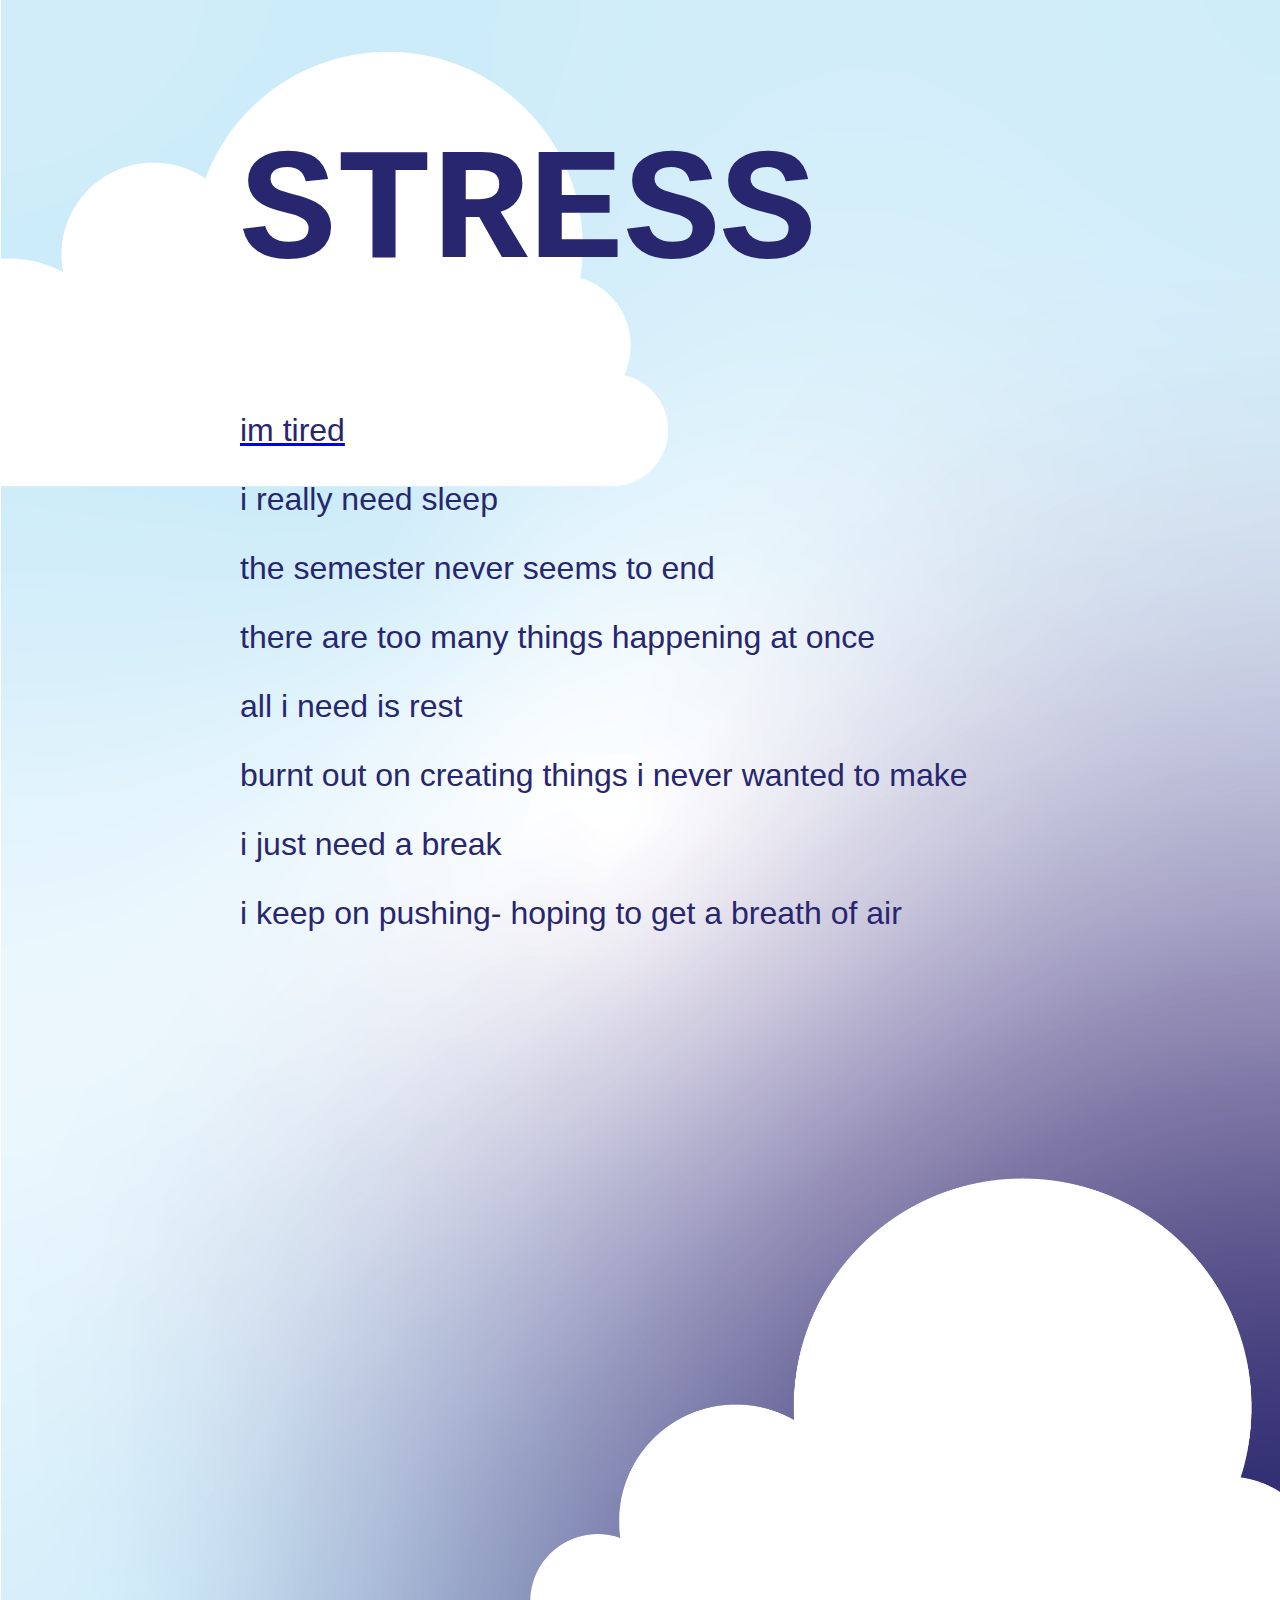
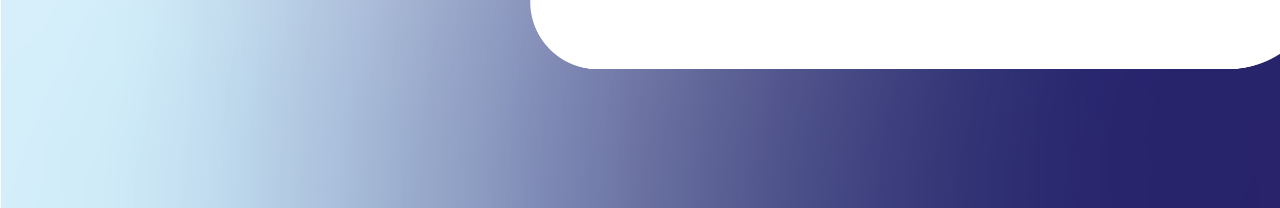
==== index.html @ 6033689c "initial commit" ====
<html>

<head>
    <title>STRESS</title>
    <link rel="stylesheet" href="css/styles.css">
</head>

<div class="sky">
<body>
  <div class="maintext">
    <h1>STRESS</h1>
    <a href="#"><p>im tired</p></a>
      <p>i really need sleep</p>
      <p>the semester never seems to end</p>
      <p>there are too many things happening at once</p>
      <p>all i need is rest</p>
      <p>burnt out on creating things i never wanted to make</p>
      <p>i just need a break</p>
      <p>i keep on pushing- hoping to get a breath of air</p>

  </div>

  <div id="backgroundimage">
    <img src= "images/poster_background.png">
  </div>
</body>
</div>

</html>
---- css/styles.css ----
body {
  margin: 0px auto;
  max-width:100%;
  overflow-x:hidden;
  text-align:center;
  cursor: url('../images/cloud.png'), auto;
}

a:hover {
  cursor: url('../images/testcursor.png'), auto;
}

h1 {
  font-family: Andale Mono, monospace;
  font-size: 10em;
  color: #27266e;
}

p {
  font-family: Trebuchet MS, sans-serif;
  font-size: 2em;
  color: #27266e;
}

.sky {
  z-index:1;
  padding:1
}

#stressgif {
  z-index:2em;
  scale: 0.30;
}

#backgroundimage {
  width:100%;
  margin: 0px auto;
  z-index:-1;
  position:absolute;
  top:0;
}

#backgroundimage img {
  width:100%;
  height:auto;
  object-fit:contain;
}

.maintext {
  margin:auto;
  padding:1em;
  max-width:800px;
  text-align:left;
}
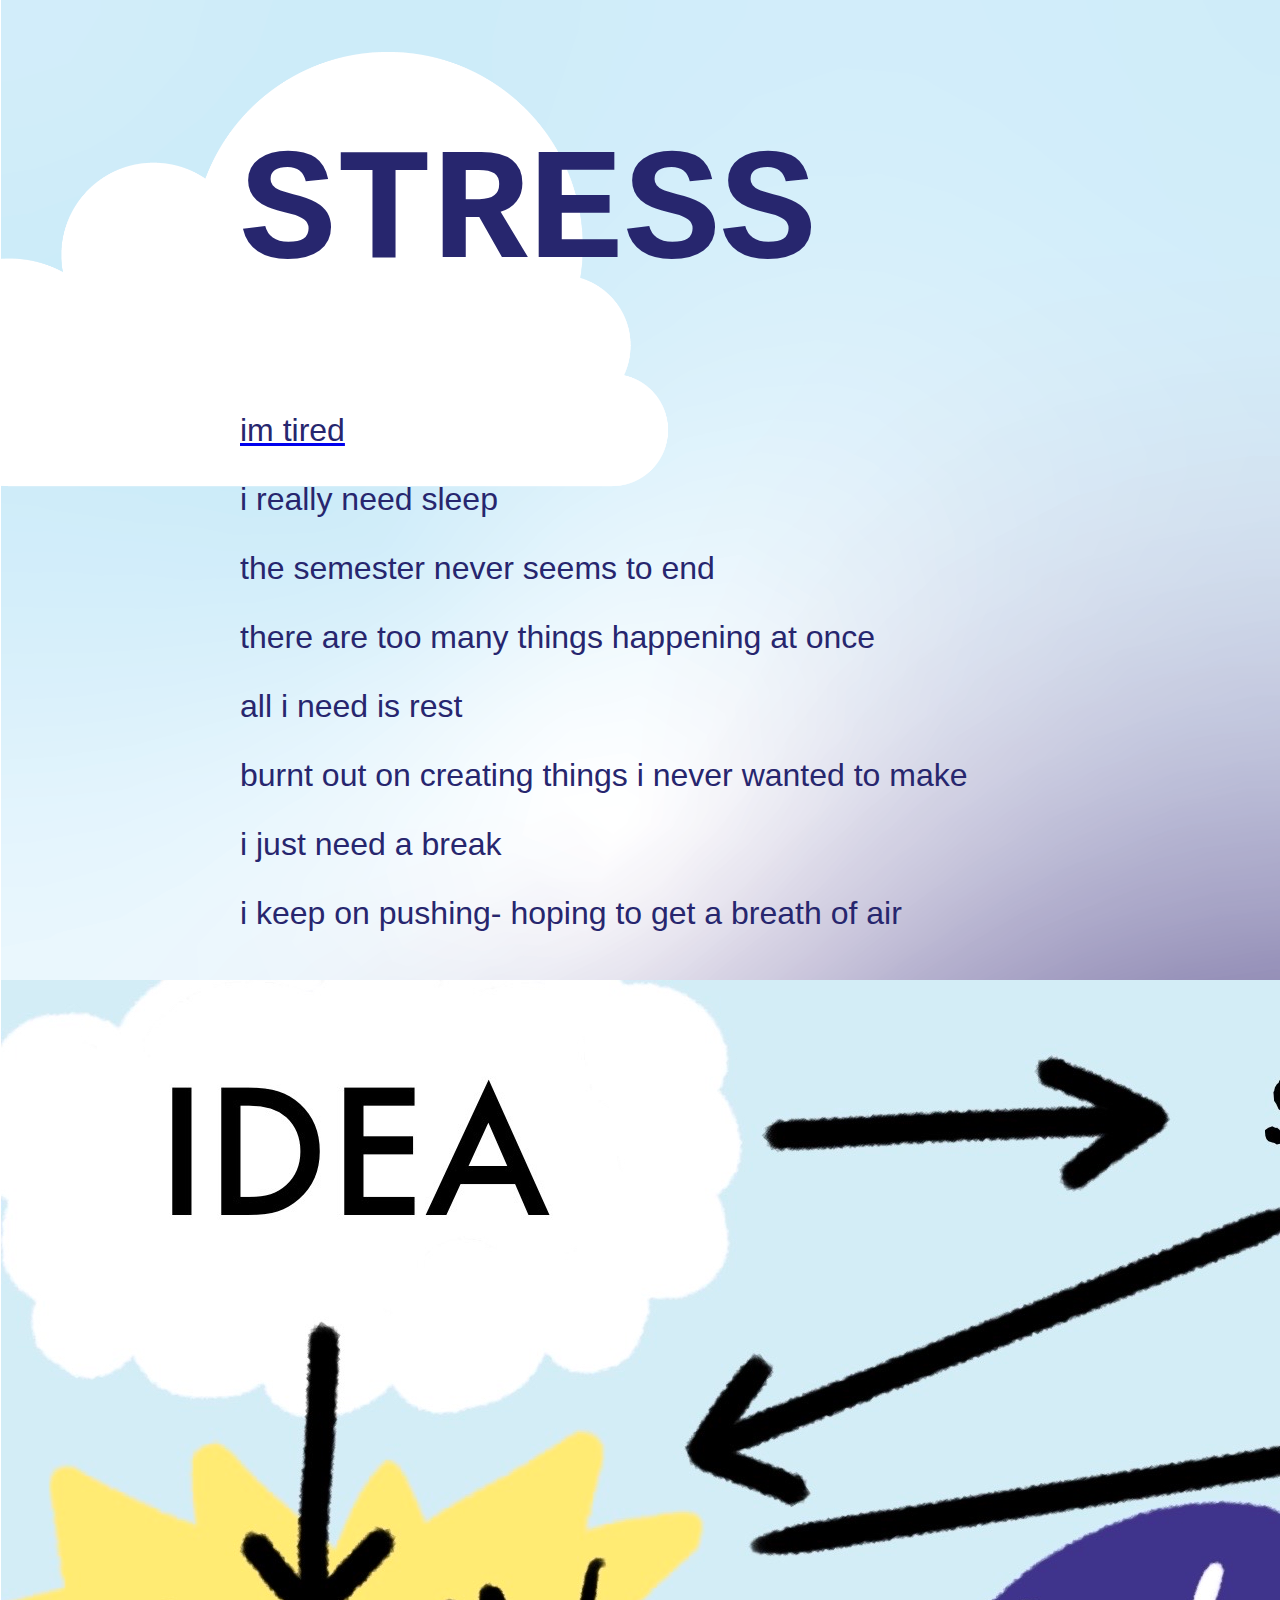
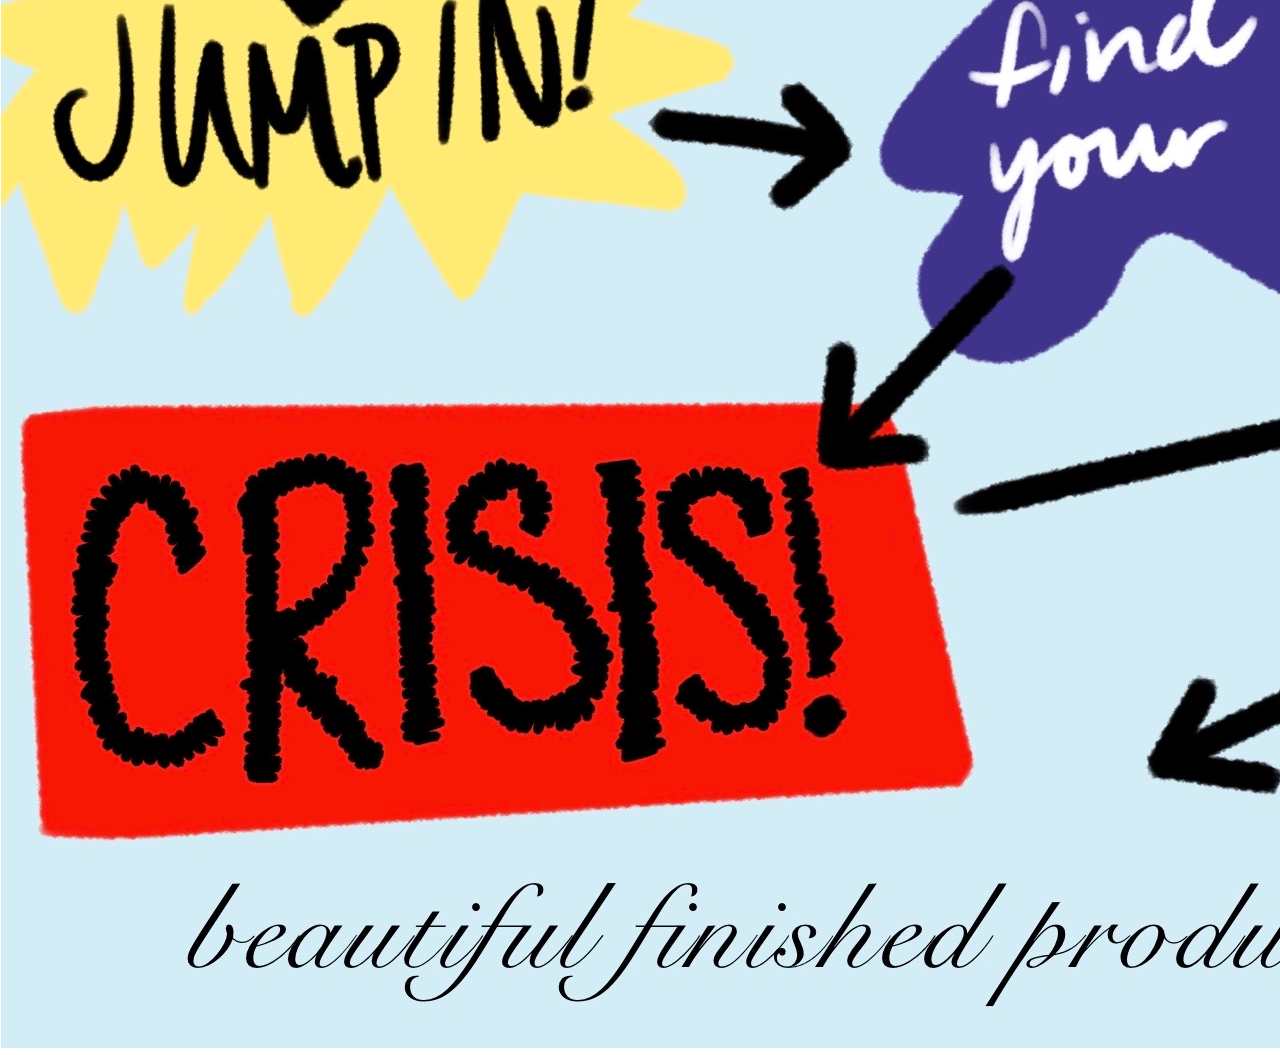
==== commit 01bd0efa: "insert diagram" ====
--- a/index.html
+++ b/index.html
@@ -23,6 +23,9 @@
   <div id="backgroundimage">
     <img src= "images/poster_background.png">
   </div>
+  <div>
+    <img src= "images/diagram.jpeg">
+  </div>
 </body>
 </div>
 
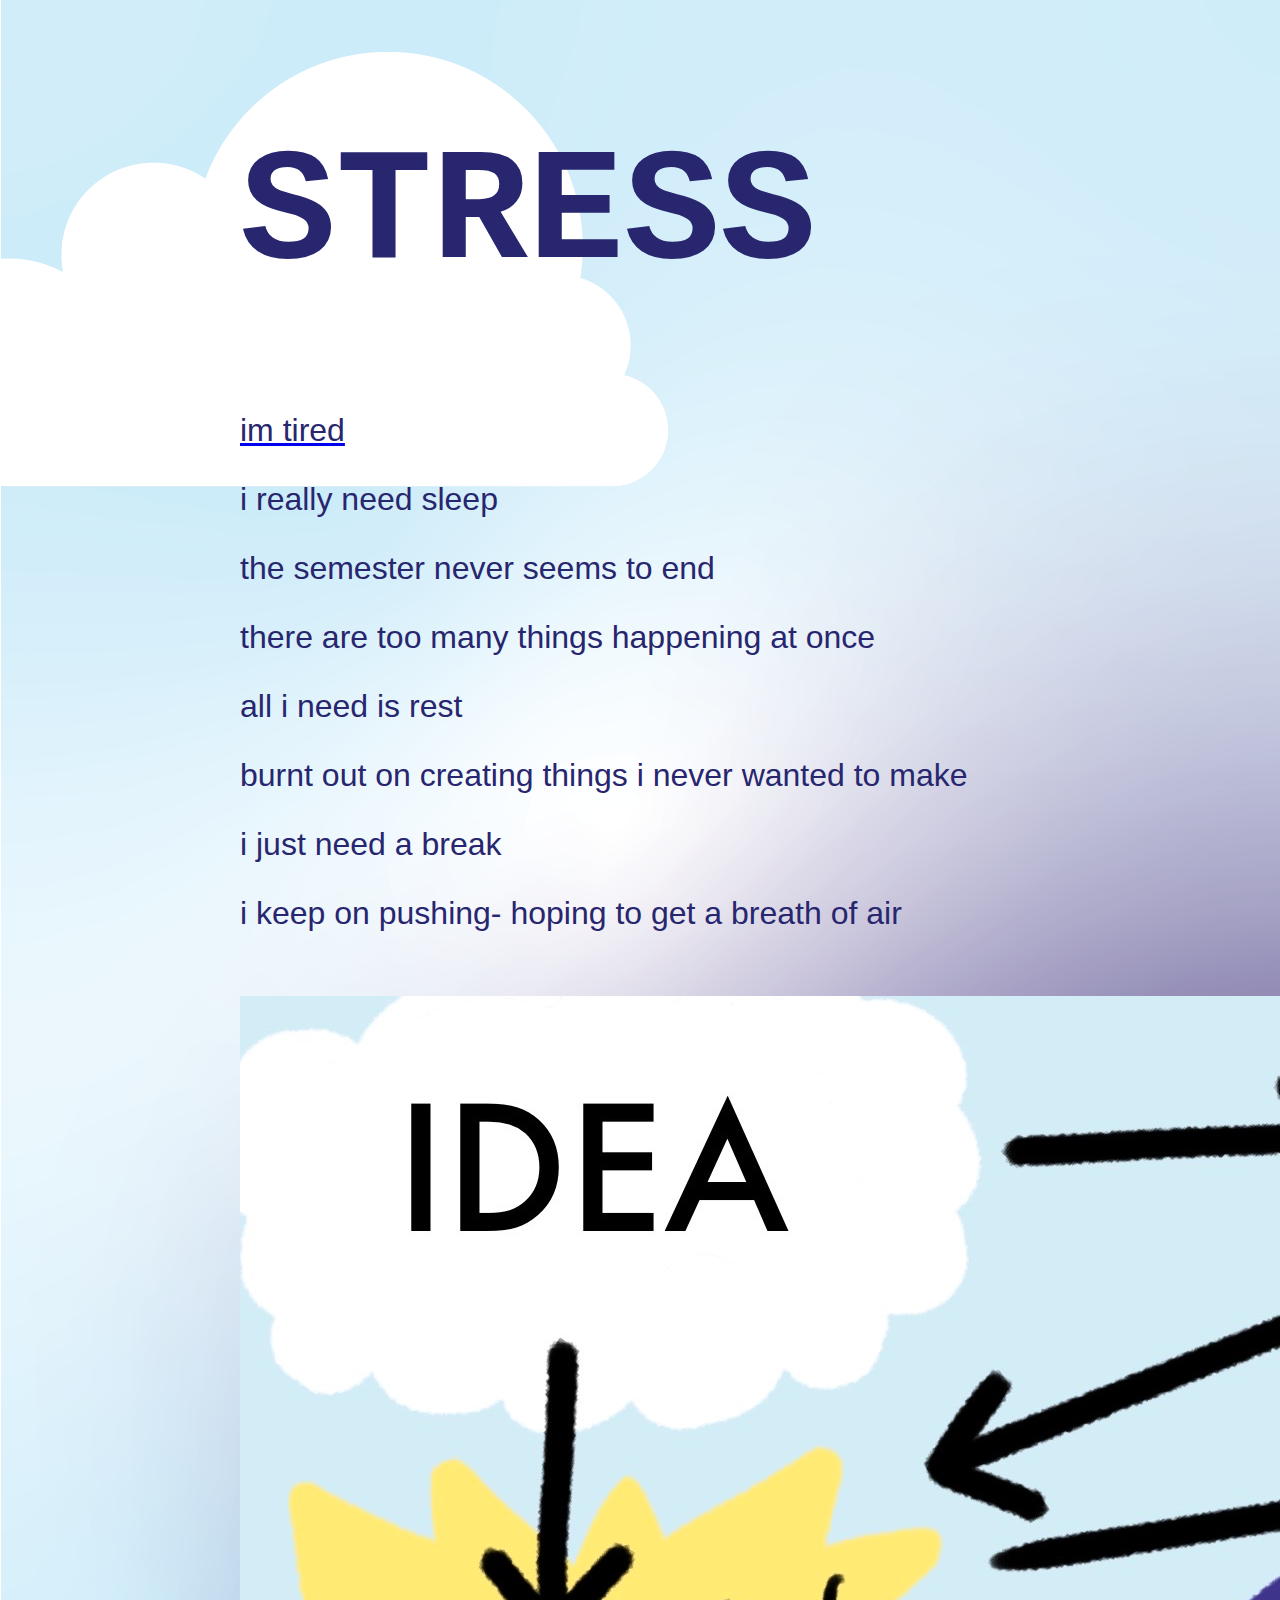
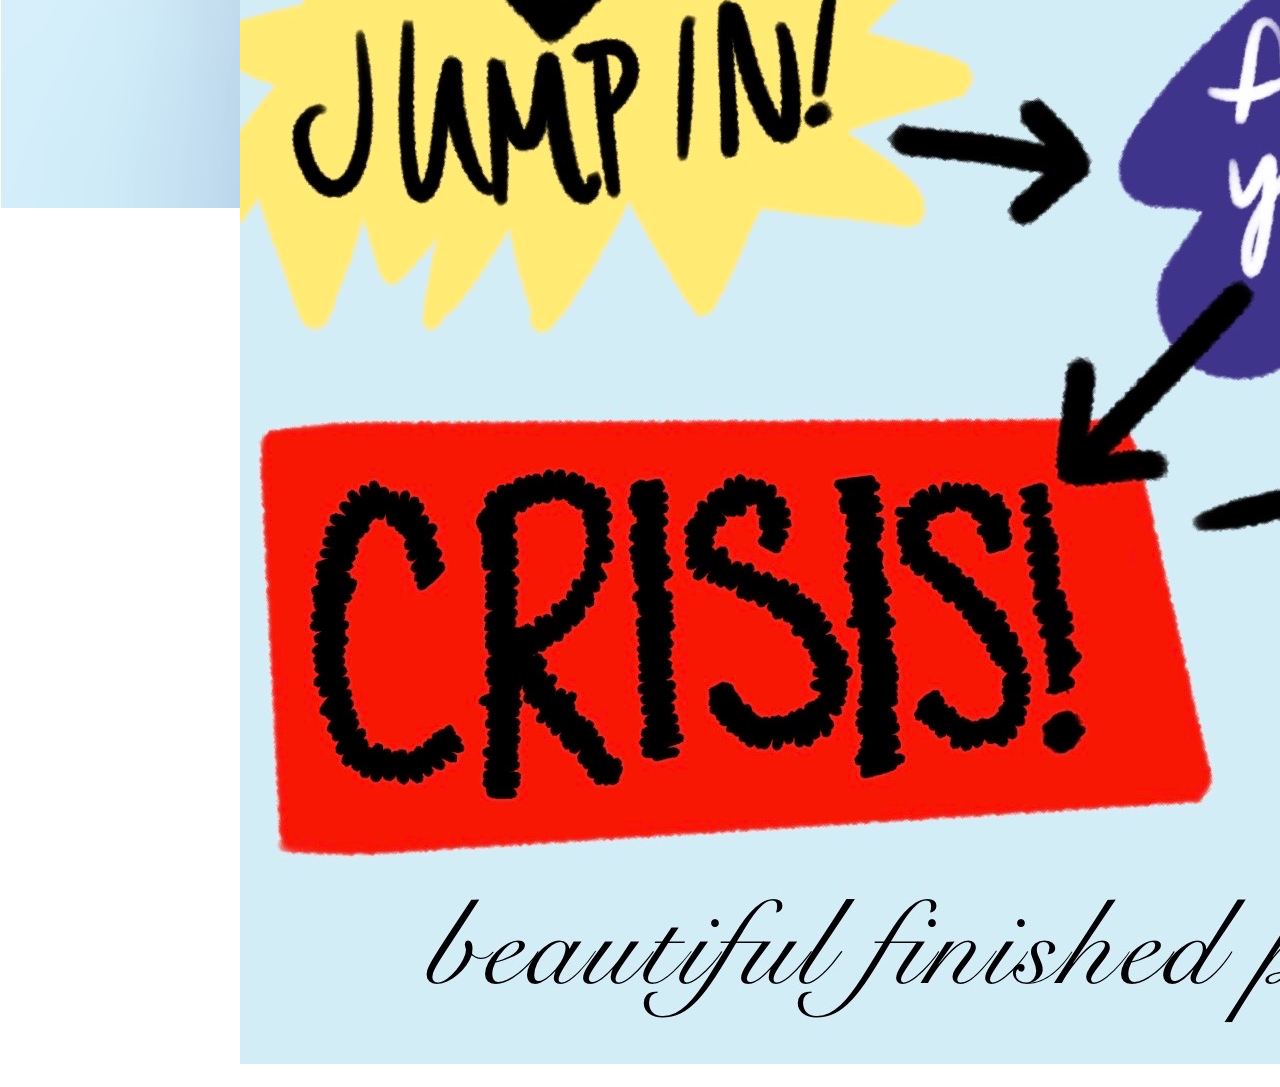
==== commit 6cf5cda6: "diagram size1" ====
--- a/index.html
+++ b/index.html
@@ -23,7 +23,7 @@
   <div id="backgroundimage">
     <img src= "images/poster_background.png">
   </div>
-  <div>
+  <div class="maintext">
     <img src= "images/diagram.jpeg">
   </div>
 </body>
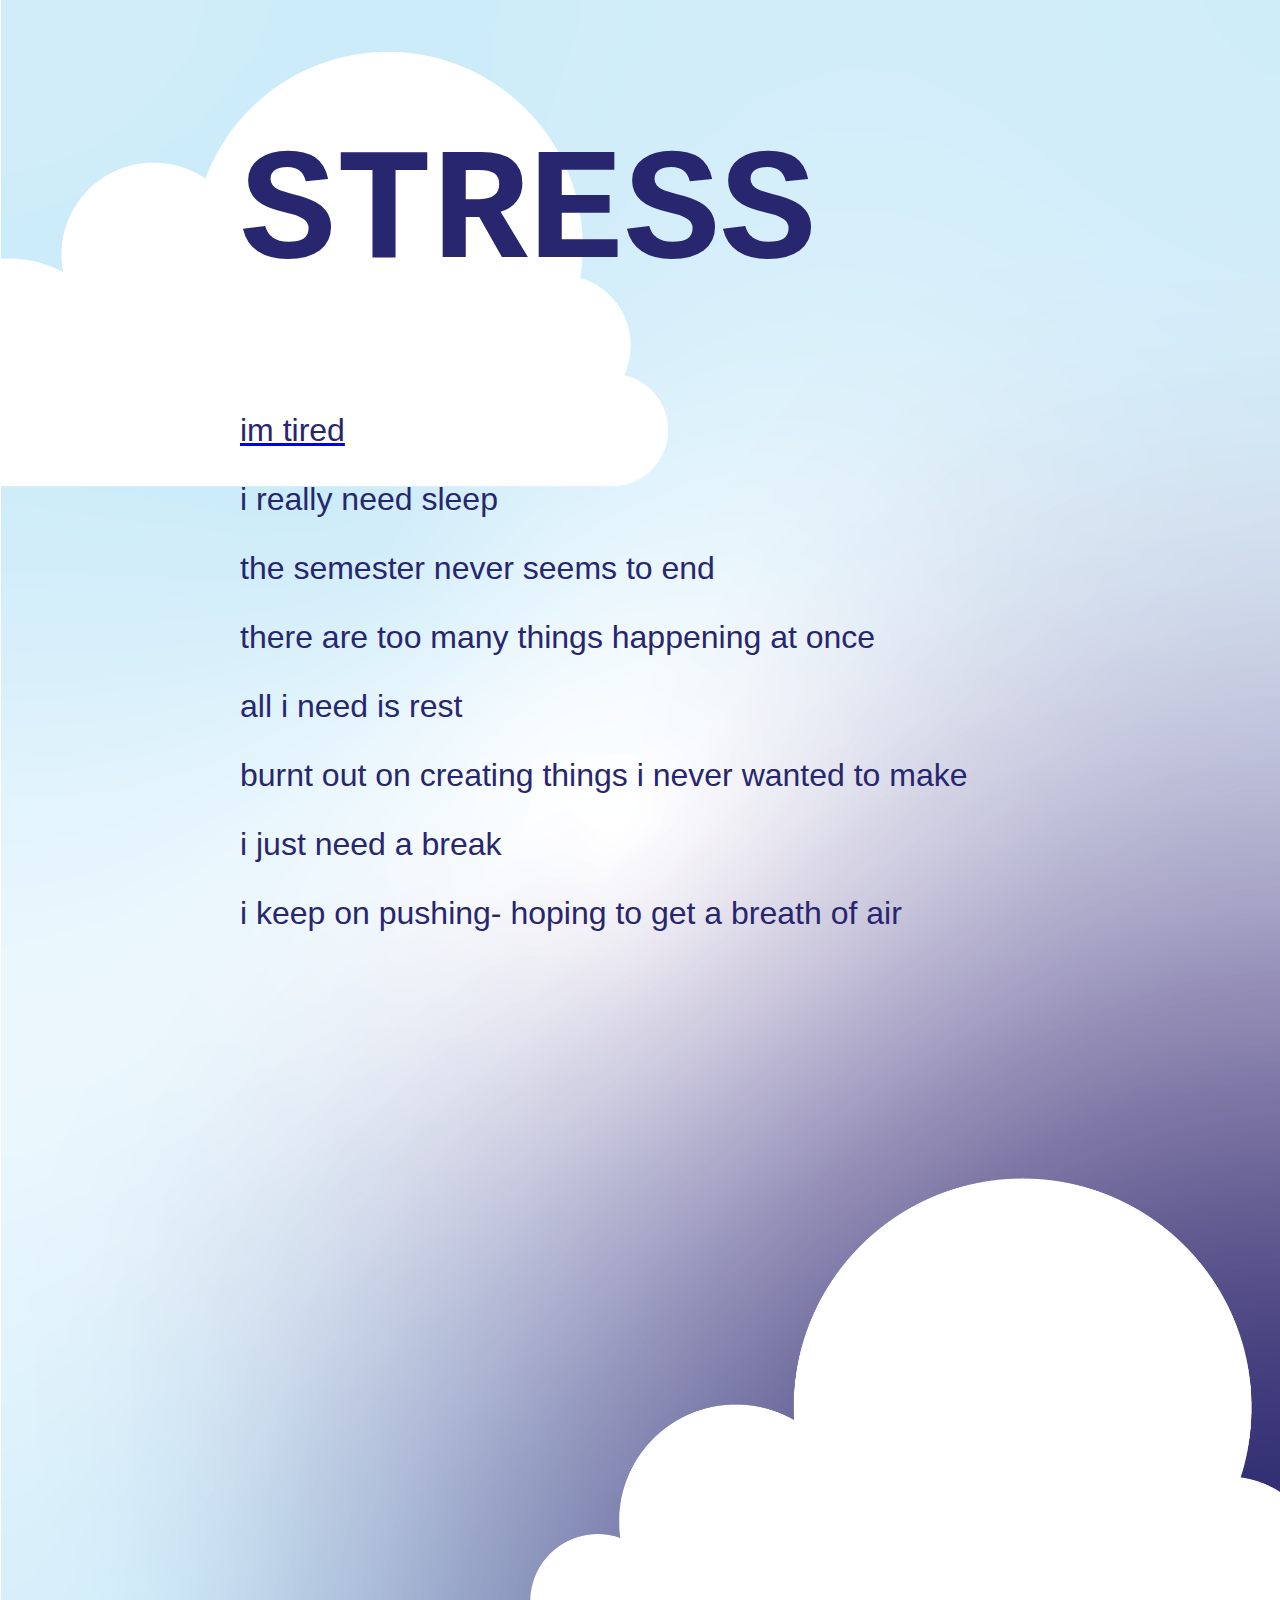
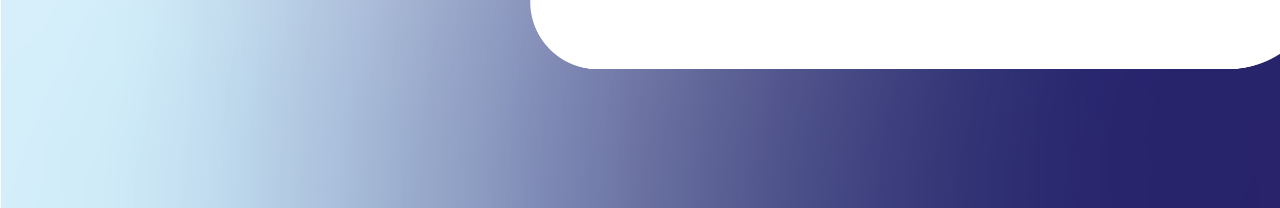
==== commit ccc9373d: "undo diagram" ====
--- a/index.html
+++ b/index.html
@@ -23,9 +23,6 @@
   <div id="backgroundimage">
     <img src= "images/poster_background.png">
   </div>
-  <div class="maintext">
-    <img src= "images/diagram.jpeg">
-  </div>
 </body>
 </div>
 
